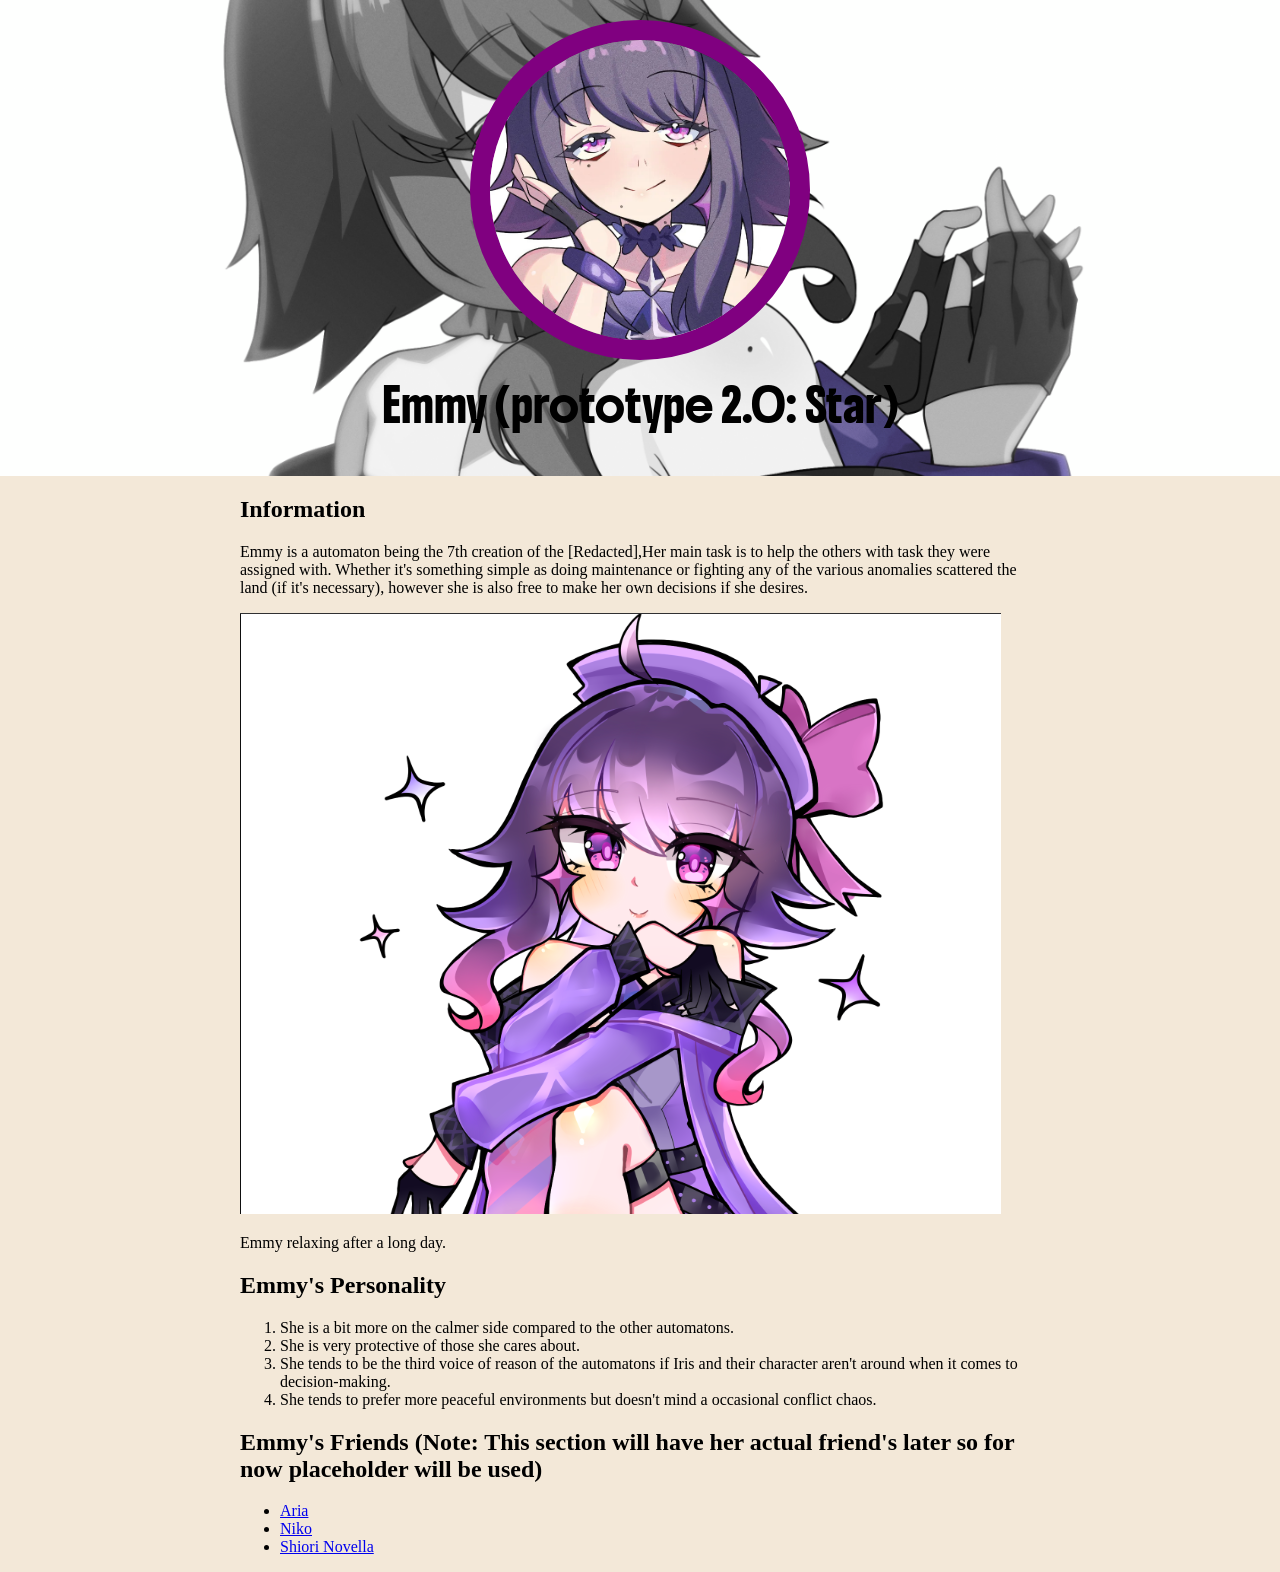
==== index.html @ a64fc3c1 "Update index.html" ====
<!doctype html>
<html>
  <head>
    <meta charset="UTF-8" />
    <meta name="viewport" content="width=device-width, initial-scale=1.0" />
    <title>Emmy, The Star</title>
    <link rel="icon" href="./Emmy-Images/Profile.png" />
    <link rel="stylesheet" href="./css/style.css?v=3" />
  </head>
  <body>
    <!-- Header -->
    <header>
      <img src="./Emmy-Images/Emmy 4.jpg" alt='Emmy"s Profile picture' />
      <h1>Emmy (prototype 2.0: Star)</h1>
    </header>

    <!-- Main element -->
    <main>
      <h2>Information</h2>
      <p>
        Emmy is a automaton being the 7th creation of the [Redacted],Her main
        task is to help the others with task they were assigned with. Whether
        it's something simple as doing maintenance or fighting any of the
        various anomalies scattered the land (if it's necessary), however she is
        also free to make her own decisions if she desires.
      </p>
      <img src="./Emmy-Images/Emmy2.png" alt="Emmy Information" />
      <p class="caption">Emmy relaxing after a long day.</p>
      <h2>Emmy's Personality</h2>
      <ol>
        <li>
          She is a bit more on the calmer side compared to the other automatons.
        </li>
        <li>She is very protective of those she cares about.</li>
        <li>
          She tends to be the third voice of reason of the automatons if Iris
          and their character aren't around when it comes to decision-making.
        </li>
        <li>
          She tends to prefer more peaceful environments but doesn't mind a
          occasional conflict chaos.
        </li>
      </ol>
      <h2>
        Emmy's Friends (Note: This section will have her actual friend's later
        so for now placeholder will be used)
      </h2>
      <ul>
        <li>
          <a href="https://zenless-zone-zero.fandom.com/wiki/Aria">Aria</a>
        </li>
        <li><a href="https://oneshot.wiki.gg/wiki/Niko">Niko</a></li>
        <li>
          <a href="https://virtualyoutuber.fandom.com/wiki/Shiori_Novella"
            >Shiori Novella</a
          >
        </li>
      </ul>
    </main>
    <!-- Footer -->
    <footer></footer>
  </body>
</html>
---- css/style.css ----
@import url("https://fonts.googleapis.com/css2?family=Boldonse&display=swap");

body {
  background-color: rgb(243, 232, 216);
}
html,
body {
  margin: 0;
  padding: 0;
}

header {
  text-align: center;
  background-color: #4a61c5;
  padding: 20px;
  background-image: url("../Emmy-Images/Emmy-background-2.png");
  background-repeat: no-repeat;
  background-size: cover;
  background-position: center;
}

header img {
  width: 300px;
  height: 300px;
  border: 20px solid purple;
  border-radius: 50%;
}

header h1 {
  font-family: "Boldonse", system-ui;
  font-weight: 400;
  font-style: normal;
  margin: 10px 0 20px 0;
}

main {
  width: 800px;
  margin: 0 auto;
}

main img {
  max-width: 100%;
}
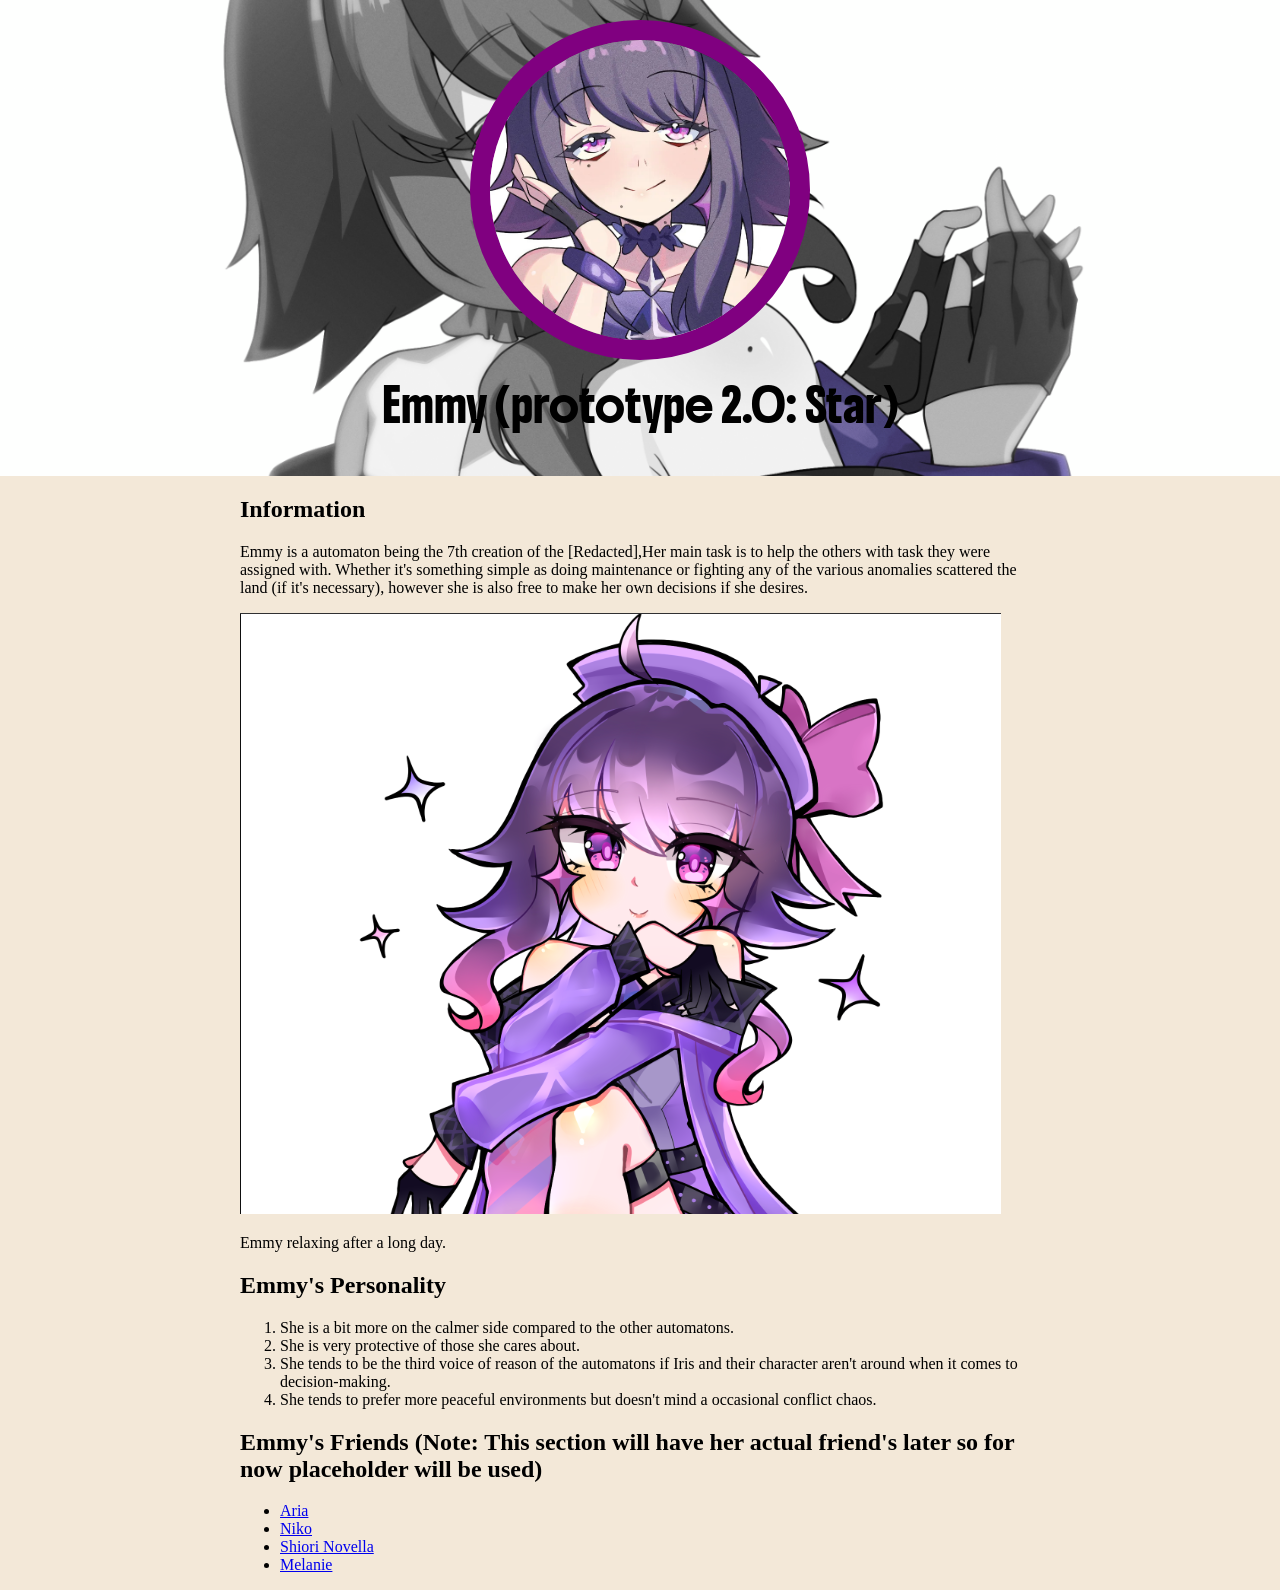
==== commit dfd29120: "Update index.html" ====
--- a/index.html
+++ b/index.html
@@ -55,6 +55,9 @@
             >Shiori Novella</a
           >
         </li>
+        <li>
+          <a href="https://regretevator.fandom.com/wiki/Melanie">Melanie</a>
+        </li>
       </ul>
     </main>
     <!-- Footer -->
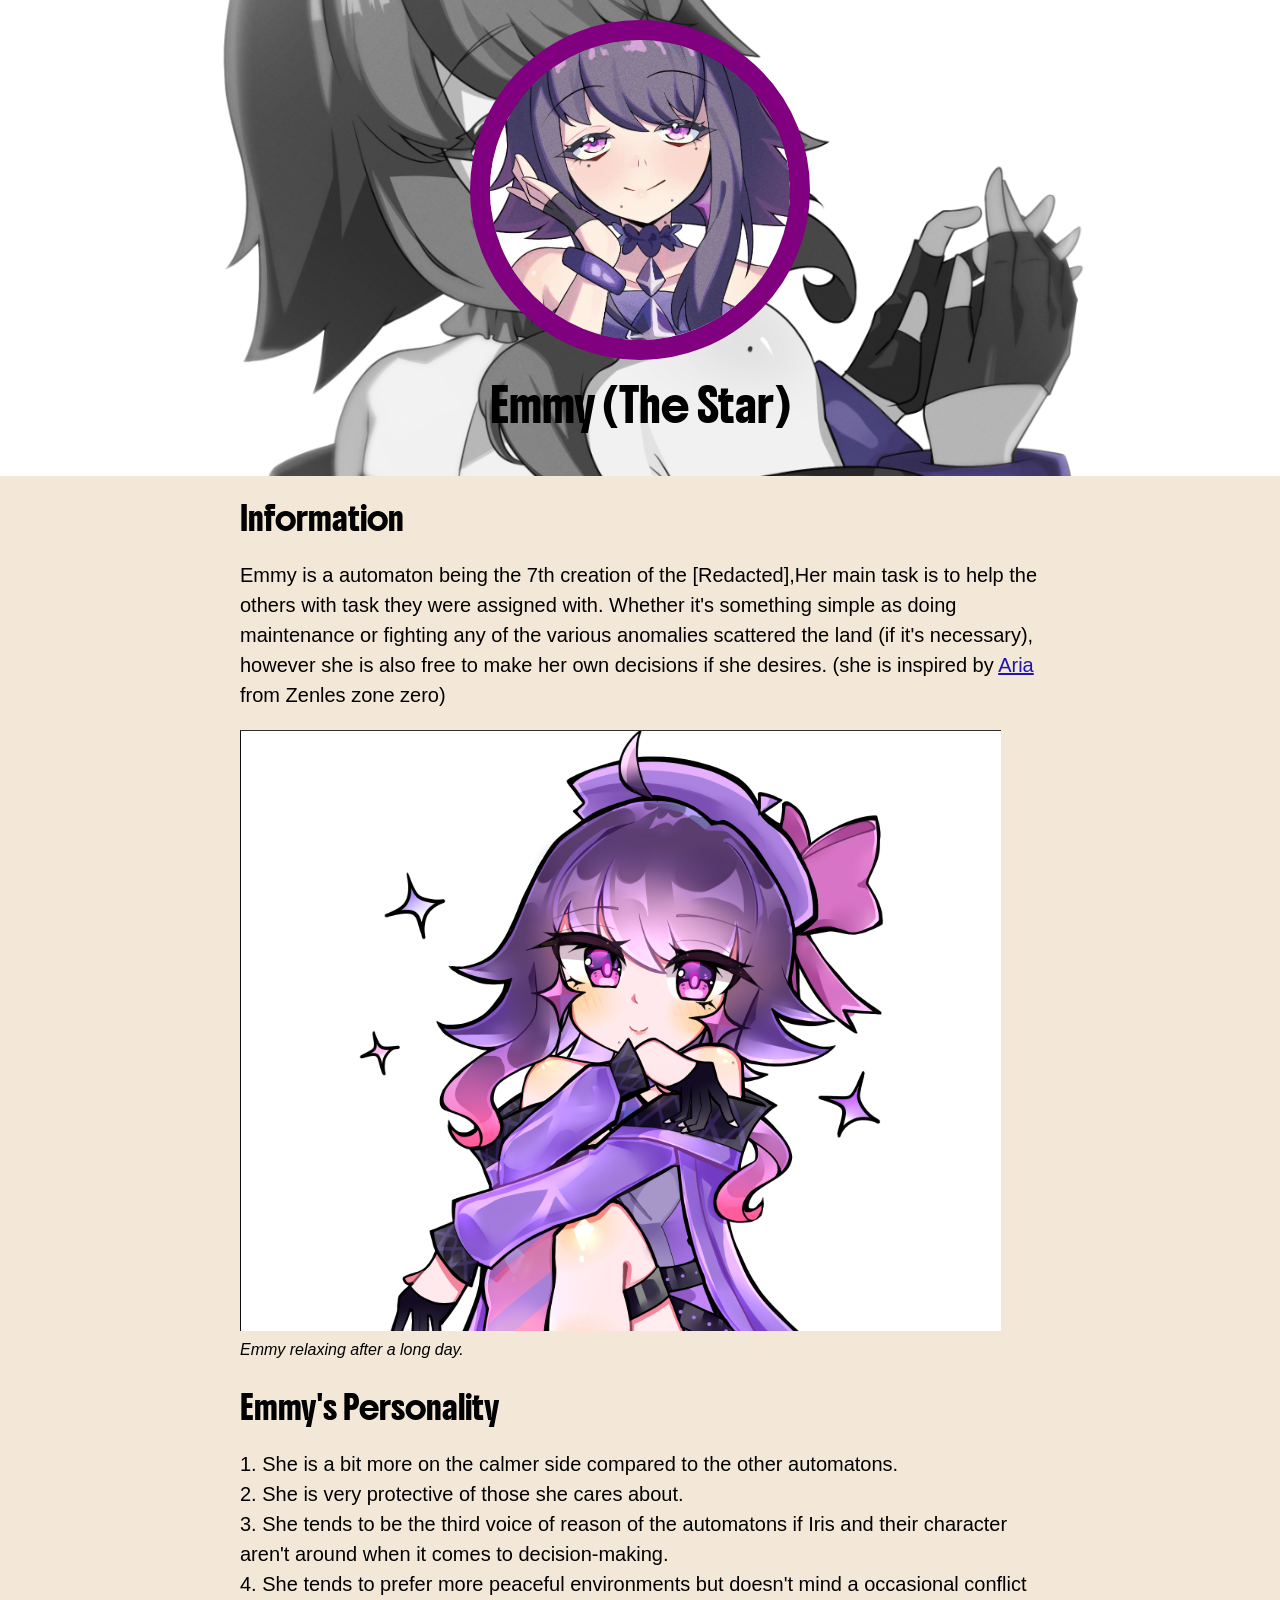
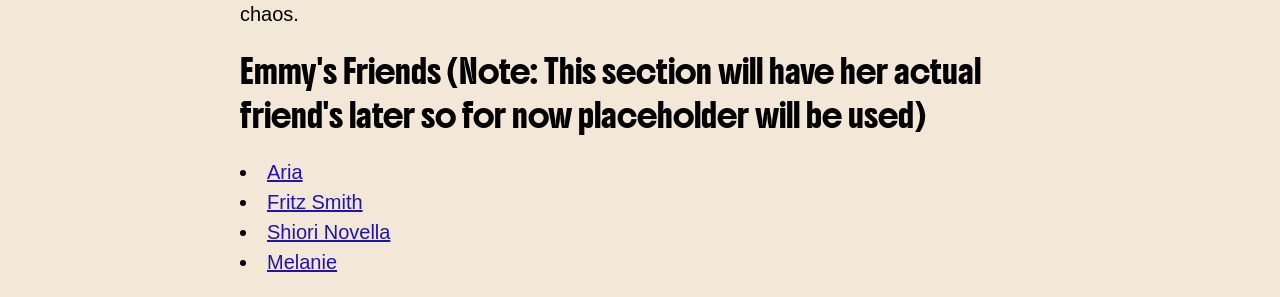
==== commit bf8ee489: "almost done almost done" ====
--- a/index.html
+++ b/index.html
@@ -11,7 +11,7 @@
     <!-- Header -->
     <header>
       <img src="./Emmy-Images/Emmy 4.jpg" alt='Emmy"s Profile picture' />
-      <h1>Emmy (prototype 2.0: Star)</h1>
+      <h1>Emmy (The Star)</h1>
     </header>
 
     <!-- Main element -->
@@ -22,7 +22,11 @@
         task is to help the others with task they were assigned with. Whether
         it's something simple as doing maintenance or fighting any of the
         various anomalies scattered the land (if it's necessary), however she is
-        also free to make her own decisions if she desires.
+        also free to make her own decisions if she desires. (she is inspired by
+        <a href="https://zenless-zone-zero.fandom.com/wiki/Aria" target="_blank"
+          >Aria</a
+        >
+        from Zenles zone zero)
       </p>
       <img src="./Emmy-Images/Emmy2.png" alt="Emmy Information" />
       <p class="caption">Emmy relaxing after a long day.</p>
@@ -49,7 +53,12 @@
         <li>
           <a href="https://zenless-zone-zero.fandom.com/wiki/Aria">Aria</a>
         </li>
-        <li><a href="https://oneshot.wiki.gg/wiki/Niko">Niko</a></li>
+        <li>
+          <a
+            href="https://the-fnaf-fan-game.fandom.com/wiki/Fritz_Smith_(Five_Nights_at_Frickbear%27s)"
+            >Fritz Smith</a
+          >
+        </li>
         <li>
           <a href="https://virtualyoutuber.fandom.com/wiki/Shiori_Novella"
             >Shiori Novella</a
--- a/css/style.css
+++ b/css/style.css
@@ -2,13 +2,43 @@
 
 body {
   background-color: rgb(243, 232, 216);
+  font-family: "Franklin Gothic Medium", "Arial Narrow", Arial, sans-serif;
 }
 html,
 body {
   margin: 0;
   padding: 0;
 }
+p,
+ol,
+ul {
+  line-height: 30px;
+  font-size: 20px;
+}
 
+ul,
+ol {
+  list-style-position: inside;
+  padding: 0px;
+}
+a {
+  color: #1f15ac;
+}
+
+a:hover {
+  color: #1e6e2950;
+}
+a:active {
+  color: #2faa63;
+}
+a:visited {
+  color: #ac1515;
+}
+p.caption {
+  font-size: 16px;
+  font-style: oblique;
+  margin: 0px;
+}
 header {
   text-align: center;
   background-color: #4a61c5;
@@ -26,11 +56,19 @@
   border-radius: 50%;
 }
 
-header h1 {
+h1 {
   font-family: "Boldonse", system-ui;
   font-weight: 400;
   font-style: normal;
   margin: 10px 0 20px 0;
+}
+
+h2 {
+  font-family: "Boldonse", system-ui;
+  font-weight: 400;
+  font-style: normal;
+  margin: 20px 0px;
+  font-size: 23px;
 }
 
 main {
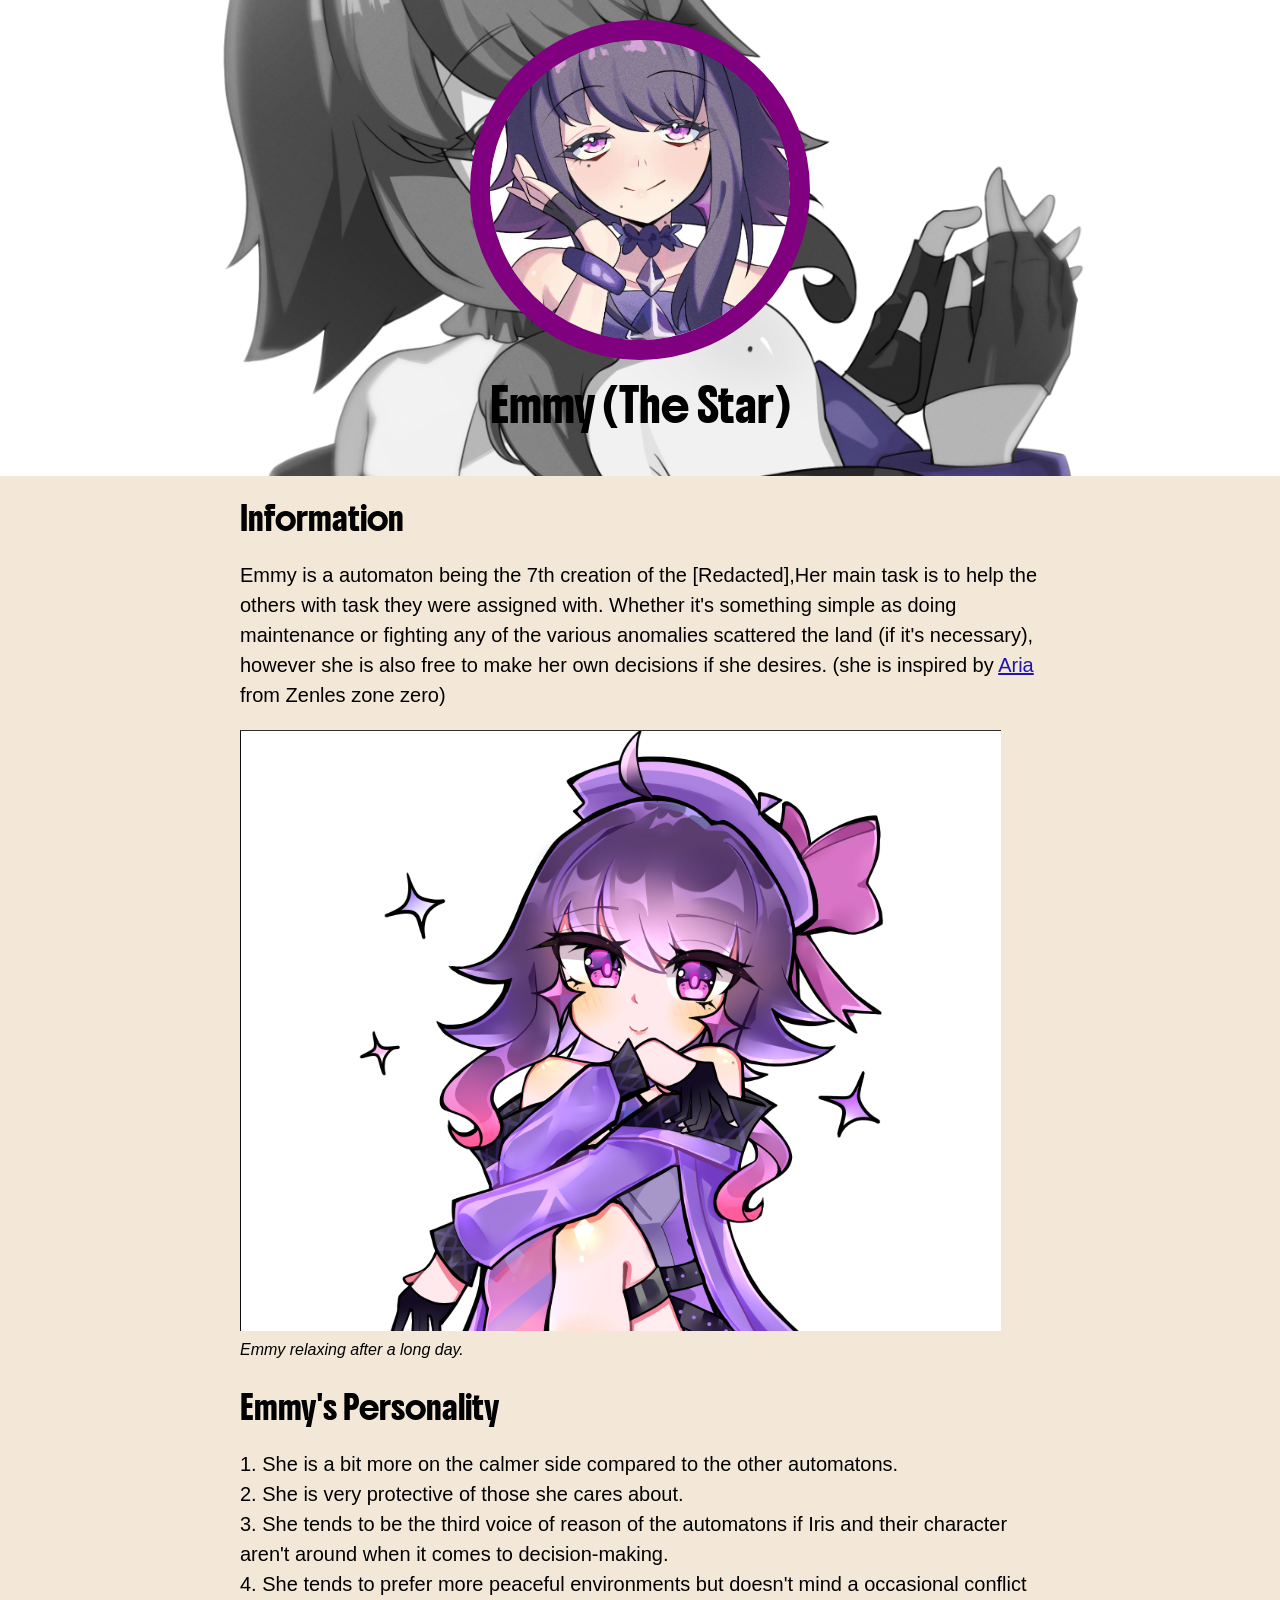
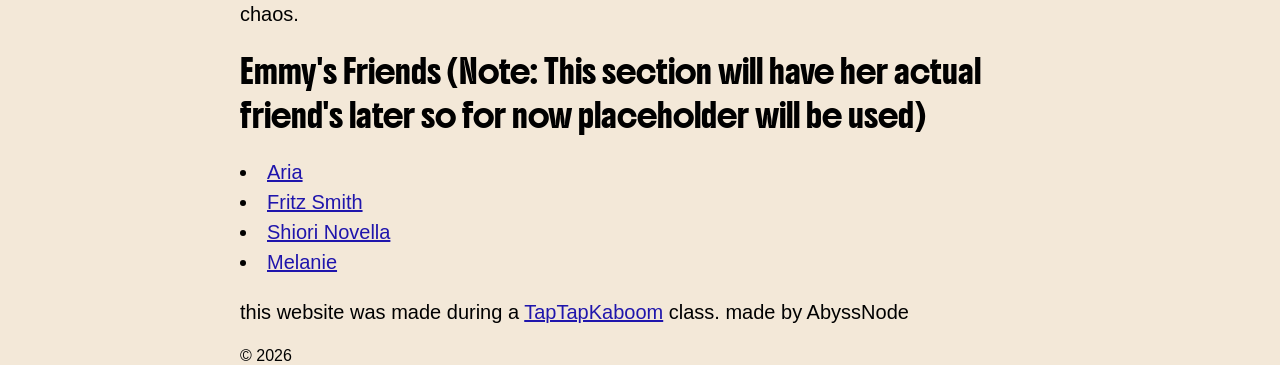
==== commit fa6725b9: "aa a" ====
--- a/index.html
+++ b/index.html
@@ -70,6 +70,13 @@
       </ul>
     </main>
     <!-- Footer -->
-    <footer></footer>
+    <footer>
+      <p>
+        this website was made during a
+        <a href="https://taptapkaboom.com" target="_blank">TapTapKaboom</a>
+        class. made by AbyssNode
+      </p>
+      &#169; 2026
+    </footer>
   </body>
 </html>
--- a/css/style.css
+++ b/css/style.css
@@ -79,3 +79,8 @@
 main img {
   max-width: 100%;
 }
+
+footer {
+  width: 800px;
+  margin: 0 auto;
+}
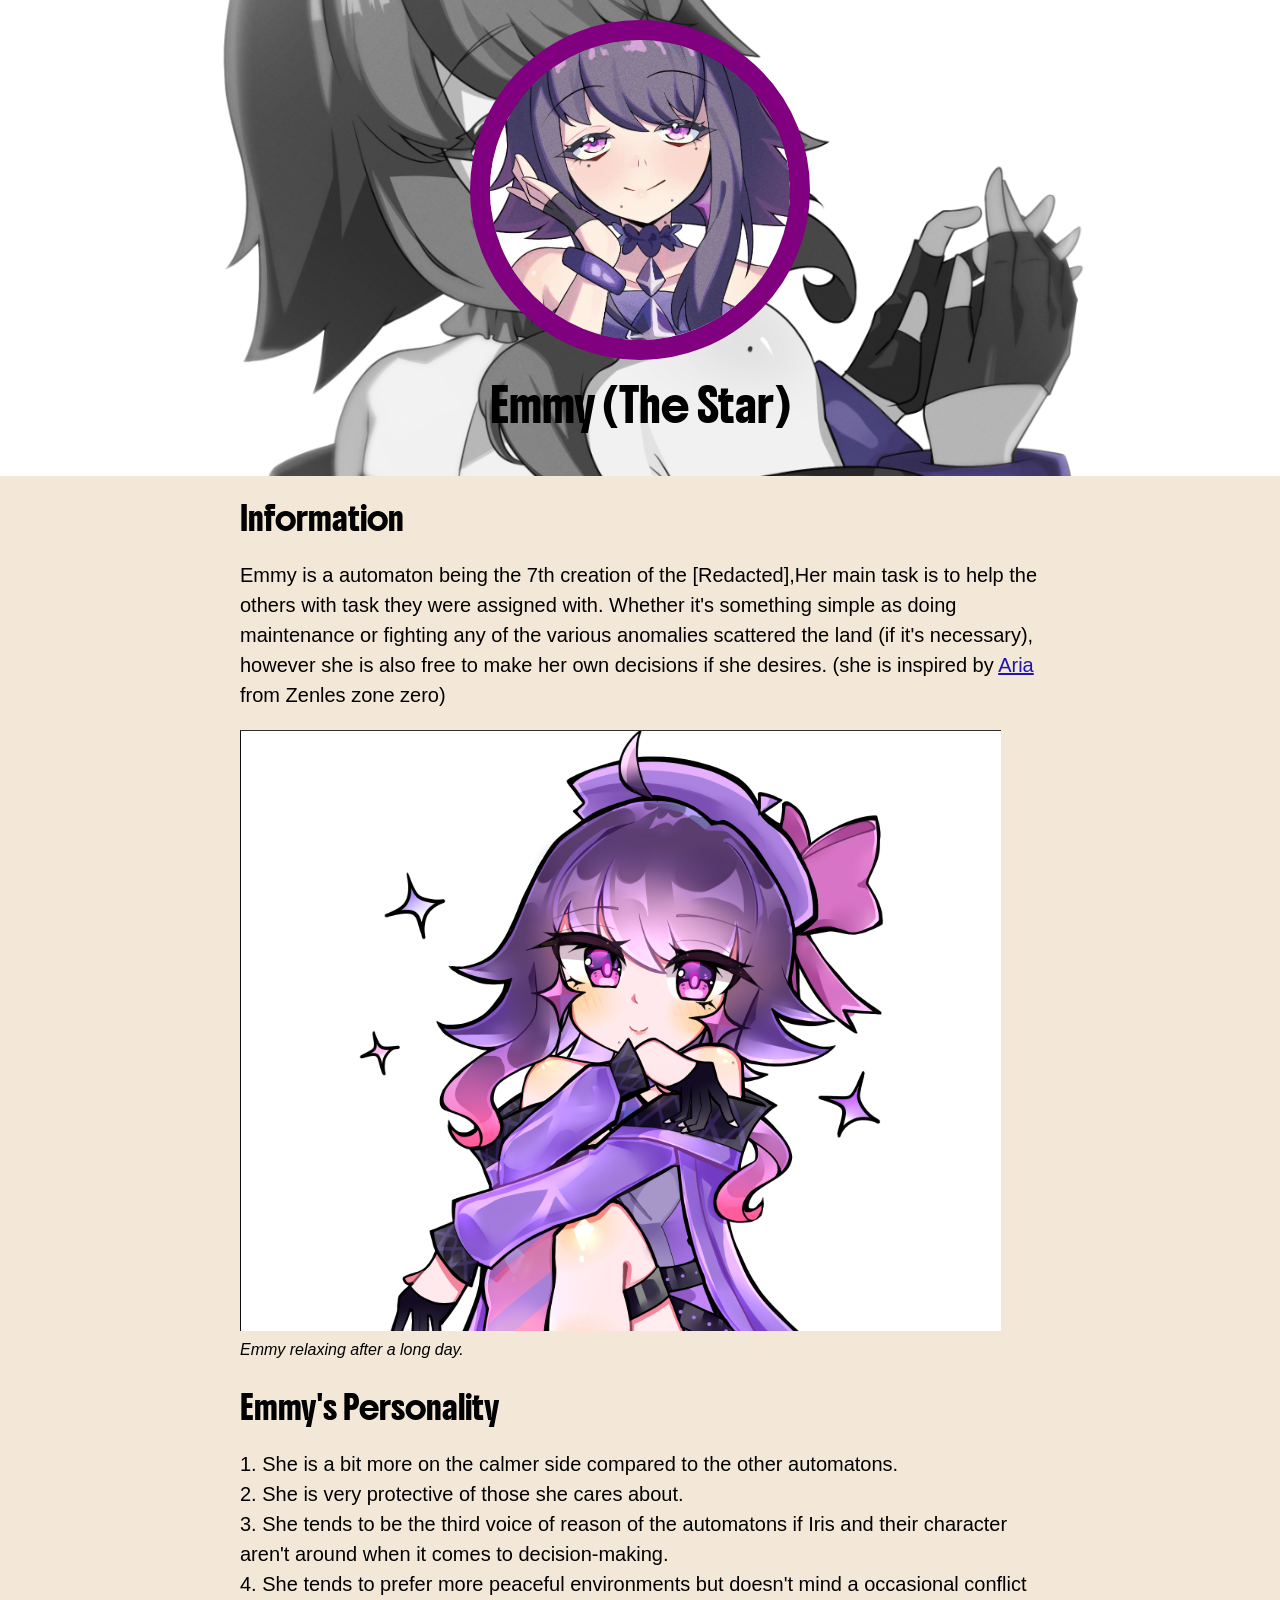
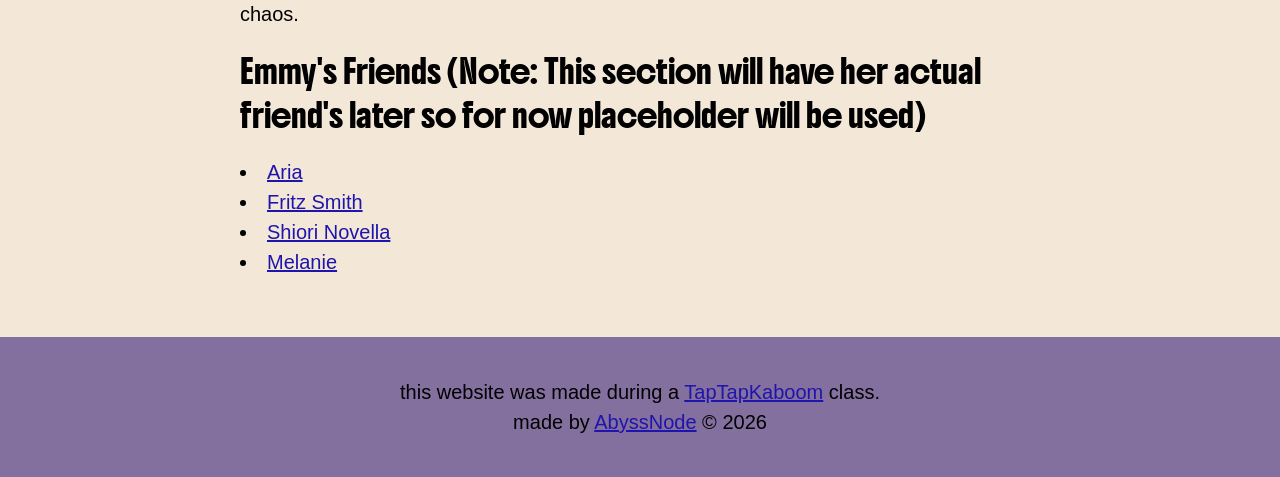
==== commit e2e04cbc: "IT IS DONE aa" ====
--- a/index.html
+++ b/index.html
@@ -71,12 +71,16 @@
     </main>
     <!-- Footer -->
     <footer>
-      <p>
-        this website was made during a
-        <a href="https://taptapkaboom.com" target="_blank">TapTapKaboom</a>
-        class. made by AbyssNode
-      </p>
-      &#169; 2026
+      <div class="content">
+        <p>
+          this website was made during a
+          <a href="https://taptapkaboom.com" target="_blank">TapTapKaboom</a>
+          class. <br />
+          made by
+          <a href="https://github.com/Abyss-Node1" target="_blank">AbyssNode</a>
+          &#169; 2026
+        </p>
+      </div>
     </footer>
   </body>
 </html>
--- a/css/style.css
+++ b/css/style.css
@@ -81,6 +81,23 @@
 }
 
 footer {
+  background-color: #84709e;
+  padding: 20px;
+  text-align: center;
+  margin-top: 60px;
+}
+
+footer .content {
   width: 800px;
   margin: 0 auto;
 }
+
+footer .content a:hover {
+  color: #1e6e2950;
+}
+footer .content a:active {
+  color: #2faa63;
+}
+footer .content a:visited {
+  color: #ac1515;
+}
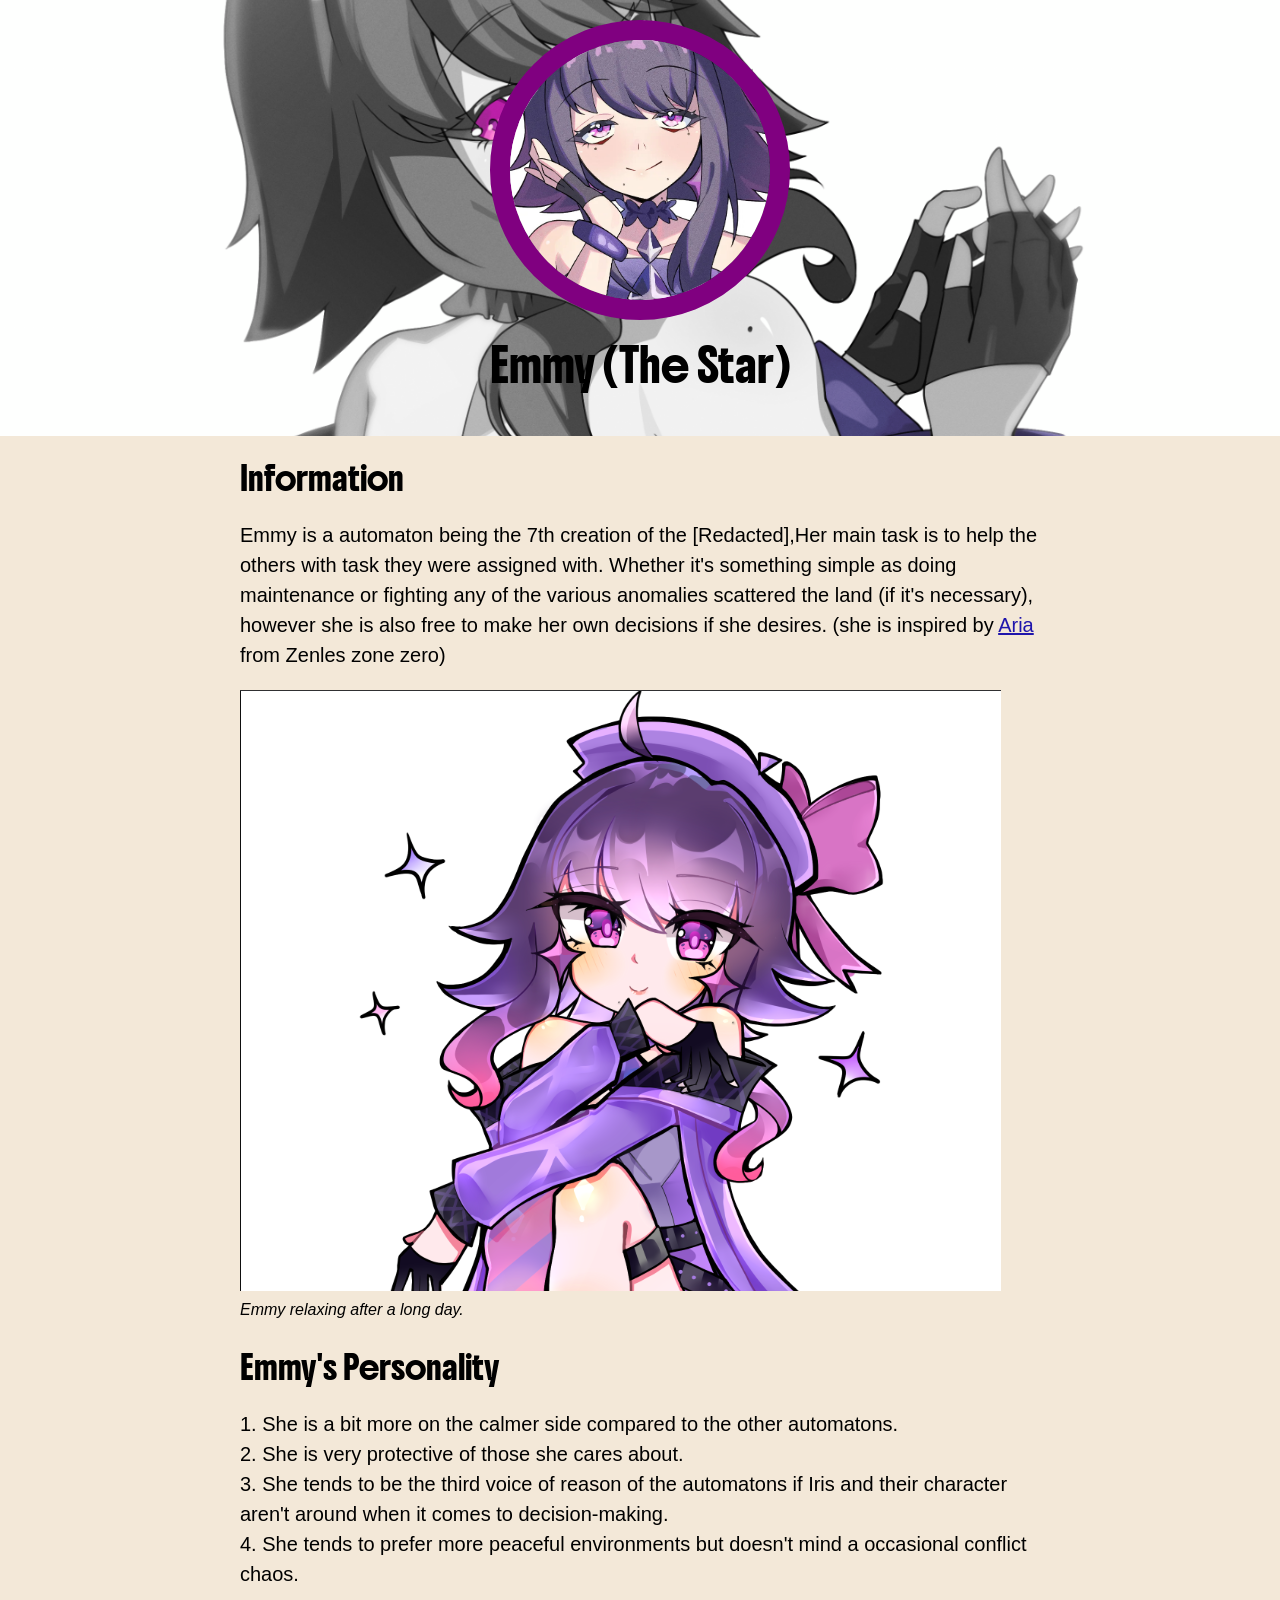
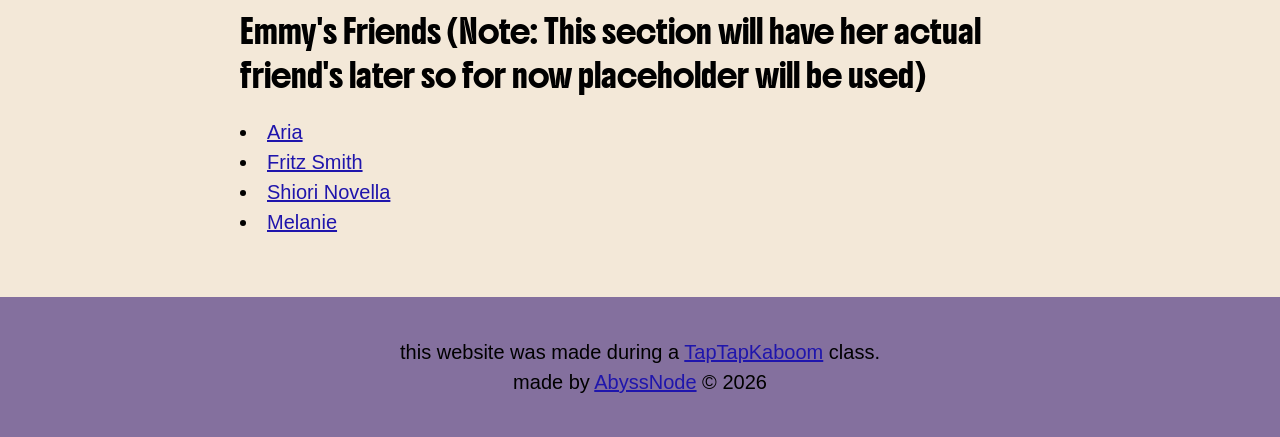
==== commit 9b30556b: "a a" ====
--- a/index.html
+++ b/index.html
@@ -2,7 +2,10 @@
 <html>
   <head>
     <meta charset="UTF-8" />
-    <meta name="viewport" content="width=device-width, initial-scale=1.0" />
+    <meta
+      name="viewport"
+      content="width=device-width,user-scalable=no, initial-scale=1.0"
+    />
     <title>Emmy, The Star</title>
     <link rel="icon" href="./Emmy-Images/Profile.png" />
     <link rel="stylesheet" href="./css/style.css?v=3" />
@@ -51,21 +54,26 @@
       </h2>
       <ul>
         <li>
-          <a href="https://zenless-zone-zero.fandom.com/wiki/Aria">Aria</a>
+          <a href="./Aria.html">Aria</a>
         </li>
         <li>
           <a
             href="https://the-fnaf-fan-game.fandom.com/wiki/Fritz_Smith_(Five_Nights_at_Frickbear%27s)"
+            target="_blank"
             >Fritz Smith</a
           >
         </li>
         <li>
-          <a href="https://virtualyoutuber.fandom.com/wiki/Shiori_Novella"
+          <a
+            href="https://virtualyoutuber.fandom.com/wiki/Shiori_Novella"
+            target="_blank"
             >Shiori Novella</a
           >
         </li>
         <li>
-          <a href="https://regretevator.fandom.com/wiki/Melanie">Melanie</a>
+          <a href="https://regretevator.fandom.com/wiki/Melanie" target="_blank"
+            >Melanie</a
+          >
         </li>
       </ul>
     </main>
@@ -77,7 +85,9 @@
           <a href="https://taptapkaboom.com" target="_blank">TapTapKaboom</a>
           class. <br />
           made by
-          <a href="https://github.com/Abyss-Node1" target="_blank">AbyssNode</a>
+          <a href="https://github.com/1Abyss-Node1" target="_blank"
+            >AbyssNode</a
+          >
           &#169; 2026
         </p>
       </div>
--- a/css/style.css
+++ b/css/style.css
@@ -50,10 +50,39 @@
 }
 
 header img {
-  width: 300px;
-  height: 300px;
+  width: min(300px, 100%);
+  height: auto;
+  aspect-ratio: 1;
+  object-fit: cover;
   border: 20px solid purple;
   border-radius: 50%;
+  box-sizing: border-box;
+}
+
+header .Pfp.Aria {
+  background-image: url("../Aria-Images/Aria-Pfp.jpg");
+  background-size: cover;
+  background-position: 0px 0px;
+  border: 20px solid rgb(194, 82, 134);
+  border-radius: 50%;
+  width: min(300px, 100%);
+  aspect-ratio: 1;
+  box-sizing: border-box;
+  margin: 0 auto;
+}
+
+header.aria-header {
+  background-image: url("../Aria-Images/Aria-Banner.jpg");
+}
+
+@media (max-width: 600px) {
+  h1 {
+    font-size: 50px;
+  }
+
+  h2 {
+    font-size: 40px;
+  }
 }
 
 h1 {
@@ -72,14 +101,15 @@
 }
 
 main {
-  width: 800px;
+  max-width: 800px;
   margin: 0 auto;
+  padding: 0 30px;
 }
 
 main img {
   max-width: 100%;
 }
-
+/* Footer */
 footer {
   background-color: #84709e;
   padding: 20px;
@@ -88,7 +118,7 @@
 }
 
 footer .content {
-  width: 800px;
+  max-width: 800px;
   margin: 0 auto;
 }
 
@@ -101,3 +131,9 @@
 footer .content a:visited {
   color: #ac1515;
 }
+
+@media (max-width: 600px) {
+  footer p {
+    font-size: 16px;
+  }
+}
